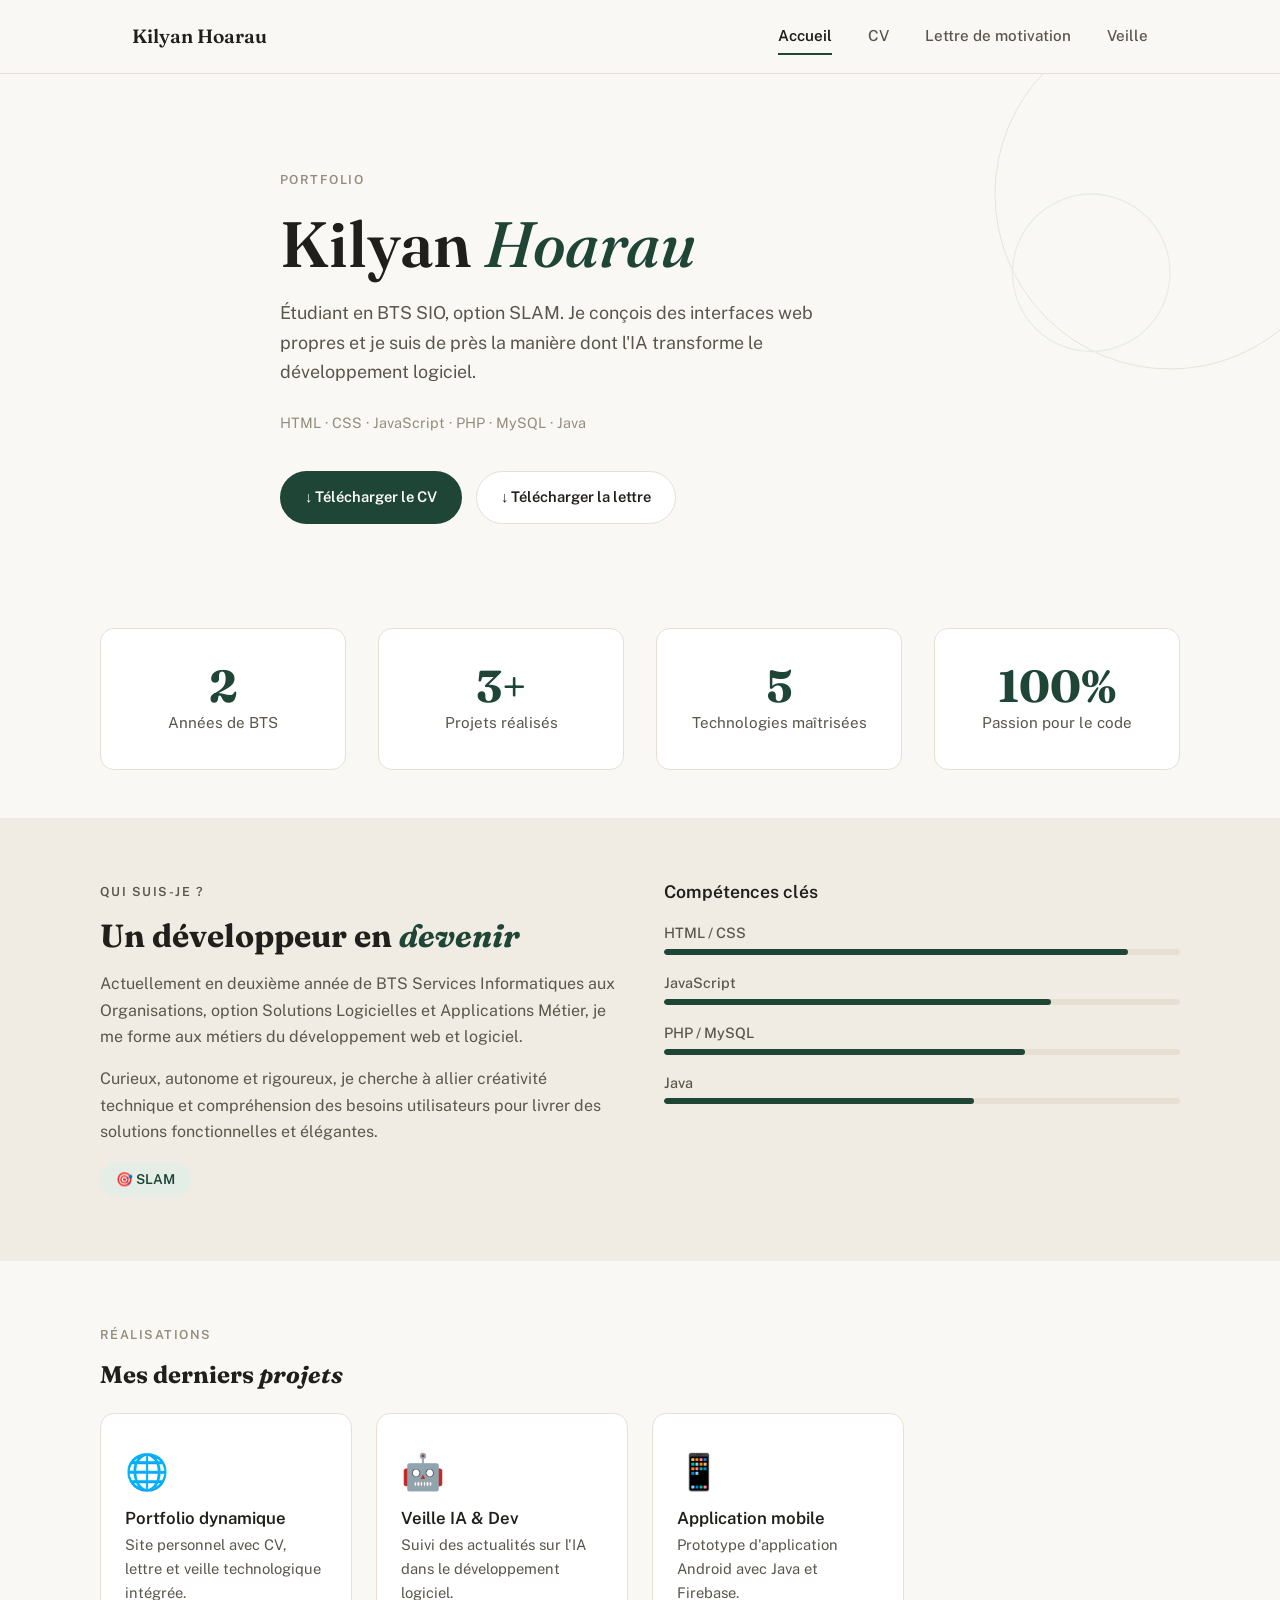
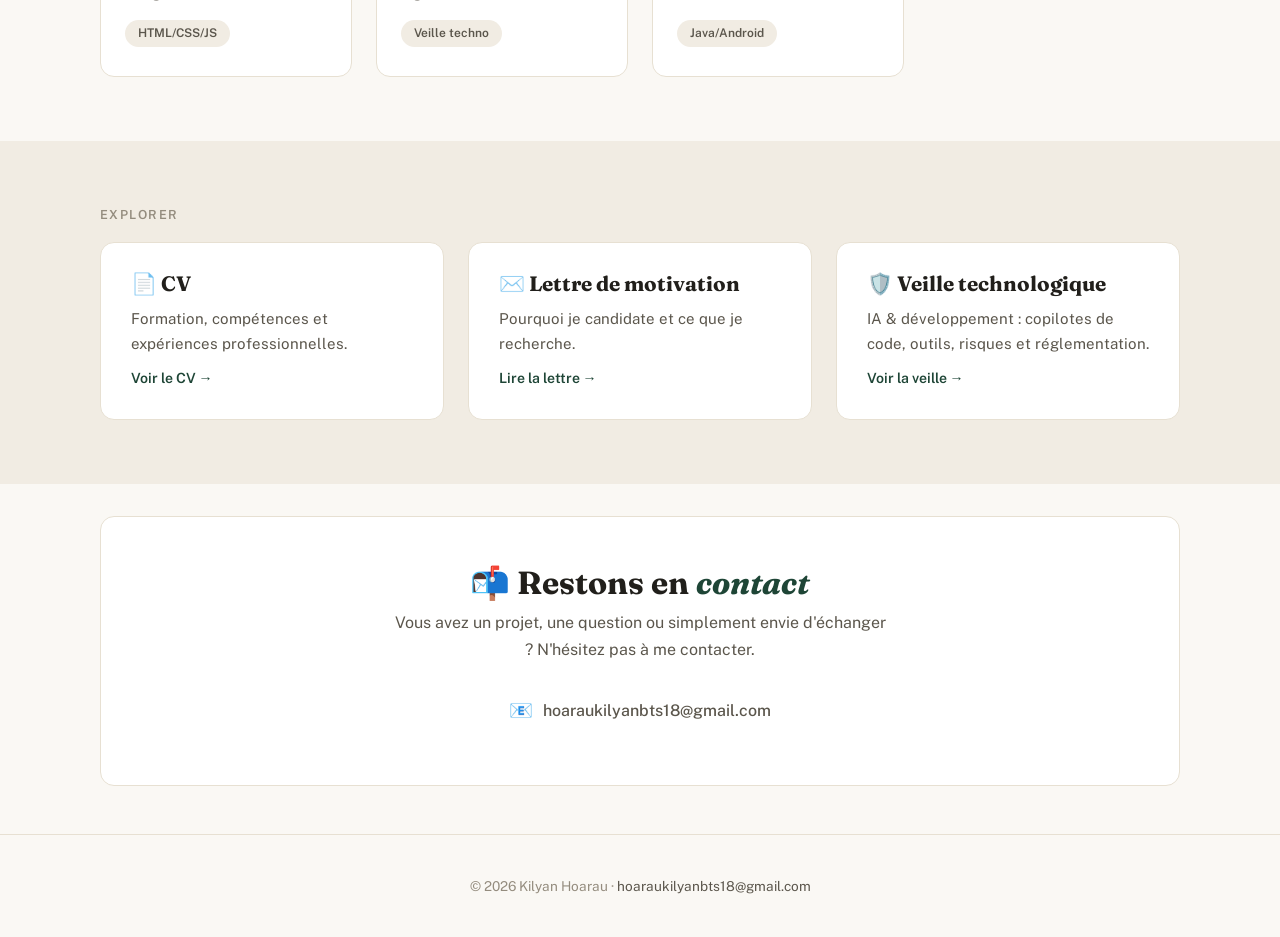
==== index.html @ bc106158 "Add files via upload" ====
<!DOCTYPE html>
<html lang="fr">
<head>
<meta charset="UTF-8">
<meta name="viewport" content="width=device-width, initial-scale=1.0">
<title>Accueil · Kilyan Hoarau</title>
<meta name="description" content="Portfolio de Kilyan Hoarau, étudiant BTS SIO option SLAM — CV, lettre de motivation et veille technologique.">
<link rel="stylesheet" href="css/style.css">
</head>
<body>

<header class="site-header">
  <div class="header-inner">
    <a class="logo" href="index.html">Kilyan Hoarau</a>
    <nav class="nav" id="siteNav">
      <a href="index.html" class="active">Accueil</a>
      <a href="cv.html">CV</a>
      <a href="lettre.html">Lettre de motivation</a>
      <a href="veille.html">Veille</a>
    </nav>
    <button class="nav-toggle" id="navToggle" aria-label="Ouvrir le menu" aria-expanded="false">☰</button>
  </div>
</header>

<!-- ===== HERO ===== -->
<section class="hero">
  <div class="hero-deco" aria-hidden="true">
    <svg viewBox="0 0 480 480" width="420" height="420">
      <circle cx="240" cy="240" r="200" fill="none" stroke="#E7E0D2" stroke-width="1"/>
      <circle cx="150" cy="330" r="90" fill="none" stroke="#E4EEE7" stroke-width="1.5"/>
    </svg>
  </div>
  <div class="hero-inner">
    <p class="kicker">Portfolio</p>
    <h1>Kilyan <em>Hoarau</em></h1>
    <p class="lede">
      Étudiant en BTS SIO, option SLAM. Je conçois des interfaces web propres
      et je suis de près la manière dont l'IA transforme le développement logiciel.
    </p>
    <p class="tech-line">HTML · CSS · JavaScript · PHP · MySQL · Java</p>
    <div class="btn-row">
      <a class="btn btn-primary" href="fichier/cv.pdf" download>↓ Télécharger le CV</a>
      <a class="btn btn-outline" href="fichier/lettre-motivation.pdf" download>↓ Télécharger la lettre</a>
    </div>
  </div>
</section>

<!-- ===== STATISTIQUES ===== -->
<section class="section stats-section">
  <div class="section-inner wide">
    <div class="stats-grid">
      <div class="stat-card">
        <span class="stat-number">2</span>
        <span class="stat-label">Années de BTS</span>
      </div>
      <div class="stat-card">
        <span class="stat-number">3+</span>
        <span class="stat-label">Projets réalisés</span>
      </div>
      <div class="stat-card">
        <span class="stat-number">5</span>
        <span class="stat-label">Technologies maîtrisées</span>
      </div>
      <div class="stat-card">
        <span class="stat-number">100%</span>
        <span class="stat-label">Passion pour le code</span>
      </div>
    </div>
  </div>
</section>

<!-- ===== PRÉSENTATION ===== -->
<section class="section section-alt">
  <div class="section-inner wide">
    <div class="about-grid">
      <div class="about-text">
        <p class="kicker">Qui suis-je ?</p>
        <h2>Un développeur en <em>devenir</em></h2>
        <p>
          Actuellement en deuxième année de BTS Services Informatiques aux Organisations,
          option Solutions Logicielles et Applications Métier, je me forme aux métiers
          du développement web et logiciel.
        </p>
        <p>
          Curieux, autonome et rigoureux, je cherche à allier créativité technique
          et compréhension des besoins utilisateurs pour livrer des solutions
          fonctionnelles et élégantes.
        </p>
        <div class="about-highlights">
          <span class="highlight">🎯 SLAM</span>
        </div>
      </div>
      <div class="about-skills">
        <h3>Compétences clés</h3>
        <div class="skill-bars">
          <div class="skill-bar">
            <span class="skill-name">HTML / CSS</span>
            <div class="bar-track"><div class="bar-fill" style="width:90%"></div></div>
          </div>
          <div class="skill-bar">
            <span class="skill-name">JavaScript</span>
            <div class="bar-track"><div class="bar-fill" style="width:75%"></div></div>
          </div>
          <div class="skill-bar">
            <span class="skill-name">PHP / MySQL</span>
            <div class="bar-track"><div class="bar-fill" style="width:70%"></div></div>
          </div>
          <div class="skill-bar">
            <span class="skill-name">Java</span>
            <div class="bar-track"><div class="bar-fill" style="width:60%"></div></div>
          </div>
        </div>
      </div>
    </div>
  </div>
</section>

<!-- ===== PROJETS ===== -->
<section class="section">
  <div class="section-inner wide">
    <p class="kicker">Réalisations</p>
    <h2>Mes derniers <em>projets</em></h2>
    <div class="projects-grid">
      <div class="project-card">
        <div class="project-icon">🌐</div>
        <h3>Portfolio dynamique</h3>
        <p>Site personnel avec CV, lettre et veille technologique intégrée.</p>
        <span class="project-tag">HTML/CSS/JS</span>
      </div>
      <div class="project-card">
        <div class="project-icon">🤖</div>
        <h3>Veille IA & Dev</h3>
        <p>Suivi des actualités sur l'IA dans le développement logiciel.</p>
        <span class="project-tag">Veille techno</span>
      </div>
      <div class="project-card">
        <div class="project-icon">📱</div>
        <h3>Application mobile</h3>
        <p>Prototype d'application Android avec Java et Firebase.</p>
        <span class="project-tag">Java/Android</span>
      </div>
    </div>
  </div>
</section>

<!-- ===== EXPLORER ===== -->
<section class="section section-alt">
  <div class="section-inner wide">
    <p class="kicker">Explorer</p>
    <div class="explore-grid">
      <a class="explore-card" href="cv.html">
        <h3>📄 CV</h3>
        <p>Formation, compétences et expériences professionnelles.</p>
        <span class="explore-link">Voir le CV →</span>
      </a>
      <a class="explore-card" href="lettre.html">
        <h3>✉️ Lettre de motivation</h3>
        <p>Pourquoi je candidate et ce que je recherche.</p>
        <span class="explore-link">Lire la lettre →</span>
      </a>
      <a class="explore-card" href="veille.html">
        <h3>🛡️ Veille technologique</h3>
        <p>IA & développement : copilotes de code, outils, risques et réglementation.</p>
        <span class="explore-link">Voir la veille →</span>
      </a>
    </div>
  </div>
</section>

<!-- ===== CONTACT ===== -->
<section class="section contact-section">
  <div class="section-inner wide">
    <div class="contact-card">
      <h2>📬 Restons en <em>contact</em></h2>
      <p>
        Vous avez un projet, une question ou simplement envie d'échanger ?
        N'hésitez pas à me contacter.
      </p>
      <div class="contact-links">
        <a href="mailto:hoaraukilyanbts18@gmail.com" class="contact-link">
          <span class="contact-icon">📧</span> hoaraukilyanbts18@gmail.com
        </a>
      </div>
    </div>
  </div>
</section>

<footer class="site-footer">
  © 2026 Kilyan Hoarau · <a href="mailto:hoaraukilyanbts18@gmail.com">hoaraukilyanbts18@gmail.com</a>
</footer>

<script src="js/main.js"></script>
</body>
</html>
---- css/style.css ----
/* ============================================================
   Portfolio Kilyan Hoarau — UN SEUL FICHIER CSS
   Tous les styles pour toutes les pages
   ============================================================ */

@import url('https://fonts.googleapis.com/css2?family=Fraunces:ital,opsz,wght@0,9..144,300..700;1,9..144,400..500&family=Public+Sans:wght@400;500;600;700&display=swap');

/* ============ VARIABLES ============ */
:root {
  --bg: #FAF8F4;
  --bg-alt: #F1ECE3;
  --surface: #FFFFFF;
  --ink: #211F1B;
  --ink-soft: #5B564C;
  --ink-faint: #948C7E;
  --line: #E7E0D2;
  --accent: #1E4536;
  --accent-dark: #16332A;
  --accent-soft: #E4EEE7;
  --gold: #A9812F;
  --gold-soft: #F4EDDA;
  --brick: #A24B3F;
  --brick-soft: #F6E8E4;
  --slate: #45607A;
  --slate-soft: #E8EDF2;
  --serif: 'Fraunces', 'Iowan Old Style', 'Georgia', serif;
  --sans: 'Public Sans', -apple-system, BlinkMacSystemFont, 'Segoe UI', sans-serif;
  --radius: 14px;
  --radius-sm: 8px;
  --maxw: 720px;
  --maxw-wide: 1080px;
}

/* ============ RESET ============ */
*, *::before, *::after { box-sizing: border-box; }
html { scroll-behavior: smooth; }

body {
  margin: 0;
  background: var(--bg);
  color: var(--ink);
  font-family: var(--sans);
  font-size: 16px;
  line-height: 1.65;
  -webkit-font-smoothing: antialiased;
}

a { color: var(--accent); text-decoration: none; }
h1, h2, h3 { font-family: var(--serif); color: var(--ink); margin: 0 0 .6em; line-height: 1.15; }
p { margin: 0 0 1em; }

/* ============ HEADER ============ */
.site-header {
  position: sticky;
  top: 0;
  z-index: 50;
  background: rgba(250, 248, 244, .88);
  backdrop-filter: blur(10px);
  border-bottom: 1px solid var(--line);
}

.header-inner {
  max-width: var(--maxw-wide);
  margin: 0 auto;
  padding: 1.15rem 2rem;
  display: flex;
  align-items: center;
  justify-content: space-between;
}

.logo {
  font-family: var(--serif);
  font-weight: 600;
  font-size: 1.2rem;
  color: var(--ink);
  text-decoration: none;
}

.nav {
  display: flex;
  align-items: center;
  gap: 2.25rem;
}

.nav a {
  font-size: .95rem;
  font-weight: 500;
  color: var(--ink-soft);
  text-decoration: none;
  padding: .3rem 0;
  border-bottom: 2px solid transparent;
  transition: border-color .25s ease, color .25s ease;
}

.nav a:hover {
  color: var(--ink);
  border-bottom-color: var(--accent);
}

.nav a.active {
  color: var(--ink);
  font-weight: 600;
  border-bottom-color: var(--accent);
}

.nav-toggle {
  display: none;
  background: none;
  border: none;
  font-size: 1.5rem;
  cursor: pointer;
  color: var(--ink);
  padding: .25rem .4rem;
}

/* ============ HERO (ACCUEIL) ============ */
.hero {
  position: relative;
  overflow: hidden;
  padding: 6rem 2rem 4.5rem;
}

.hero-deco {
  position: absolute;
  top: -90px;
  right: -100px;
  z-index: 0;
  pointer-events: none;
}

.hero-inner {
  position: relative;
  z-index: 1;
  max-width: var(--maxw);
  margin: 0 auto;
}

.kicker {
  font-size: .78rem;
  font-weight: 600;
  letter-spacing: .12em;
  text-transform: uppercase;
  color: var(--ink-faint);
  margin: 0 0 1rem;
}

.hero h1 {
  font-size: clamp(2.5rem, 6vw, 4rem);
  font-weight: 600;
  margin-bottom: 1.1rem;
}

.hero h1 em {
  font-style: italic;
  font-weight: 500;
  color: var(--accent);
}

.lede {
  font-size: 1.12rem;
  color: var(--ink-soft);
  max-width: 50ch;
  margin-bottom: 1.5rem;
}

.tech-line {
  font-size: .9rem;
  color: var(--ink-faint);
  margin-bottom: 2.25rem;
}

.btn-row {
  display: flex;
  flex-wrap: wrap;
  gap: .85rem;
}

.btn {
  display: inline-flex;
  align-items: center;
  gap: .5rem;
  padding: .85rem 1.5rem;
  border-radius: 999px;
  font-family: var(--sans);
  font-weight: 600;
  font-size: .92rem;
  text-decoration: none;
  border: 1px solid transparent;
  transition: transform .15s ease, background .15s ease, border-color .15s ease, color .15s ease;
}

.btn-primary {
  background: var(--accent);
  color: #fff;
}
.btn-primary:hover {
  background: var(--accent-dark);
  transform: translateY(-1px);
}

.btn-outline {
  background: var(--surface);
  border-color: var(--line);
  color: var(--ink);
}
.btn-outline:hover {
  border-color: var(--accent);
  color: var(--accent);
  transform: translateY(-1px);
}

/* ============ SECTIONS GÉNÉRIQUES ============ */
.section { padding: 4rem 2rem; }
.section-alt { background: var(--bg-alt); }
.section-inner { max-width: var(--maxw); margin: 0 auto; }
.section-inner.wide { max-width: var(--maxw-wide); }

.page-head {
  padding: 4.5rem 2rem 2.5rem;
  max-width: var(--maxw);
  margin: 0 auto;
}
.page-head.wide { max-width: var(--maxw-wide); }
.page-head h1 { font-size: clamp(2.1rem, 4.5vw, 3rem); }
.page-head h1 em { font-style: italic; color: var(--accent); }

/* ============ STATISTIQUES (ACCUEIL) ============ */
.stats-section { padding: 2rem 2rem 3rem; }

.stats-grid {
  display: grid;
  grid-template-columns: repeat(4, 1fr);
  gap: 2rem;
  text-align: center;
}

.stat-card {
  background: var(--surface);
  padding: 2rem 1rem;
  border-radius: var(--radius);
  border: 1px solid var(--line);
  transition: transform .2s ease, box-shadow .2s ease;
}

.stat-card:hover {
  transform: translateY(-3px);
  box-shadow: 0 8px 20px rgba(33, 31, 27, .06);
}

.stat-number {
  display: block;
  font-family: var(--serif);
  font-size: 2.8rem;
  font-weight: 700;
  color: var(--accent);
  line-height: 1.1;
}

.stat-label {
  font-size: .95rem;
  color: var(--ink-soft);
}

/* ============ ABOUT (ACCUEIL) ============ */
.about-grid {
  display: grid;
  grid-template-columns: 1fr 1fr;
  gap: 3rem;
  align-items: start;
}

.about-text h2 { font-size: 2rem; margin-bottom: 1rem; }
.about-text h2 em { font-style: italic; color: var(--accent); }
.about-text p { color: var(--ink-soft); }

.about-highlights {
  display: flex;
  gap: .8rem;
  flex-wrap: wrap;
  margin-top: 1rem;
}

.highlight {
  background: var(--accent-soft);
  color: var(--accent);
  padding: .4rem 1rem;
  border-radius: 999px;
  font-size: .85rem;
  font-weight: 600;
}

/* ============ SKILL BARS (ACCUEIL) ============ */
.about-skills h3 {
  font-family: var(--sans);
  font-size: 1.1rem;
  font-weight: 600;
  margin-bottom: 1.2rem;
}

.skill-bars {
  display: flex;
  flex-direction: column;
  gap: 1rem;
}

.skill-bar {
  display: flex;
  flex-direction: column;
  gap: .25rem;
}

.skill-name {
  font-size: .9rem;
  font-weight: 500;
  color: var(--ink-soft);
}

.bar-track {
  width: 100%;
  height: 6px;
  background: var(--line);
  border-radius: 999px;
  overflow: hidden;
}

.bar-fill {
  height: 100%;
  background: var(--accent);
  border-radius: 999px;
  transition: width 1s ease;
}

/* ============ PROJETS (ACCUEIL) ============ */
.projects-grid {
  display: grid;
  grid-template-columns: repeat(4, 1fr);
  gap: 1.5rem;
  margin-top: 1.5rem;
}

.project-card {
  background: var(--surface);
  border: 1px solid var(--line);
  border-radius: var(--radius);
  padding: 1.8rem 1.5rem;
  transition: transform .2s ease, box-shadow .2s ease;
}

.project-card:hover {
  transform: translateY(-4px);
  box-shadow: 0 12px 24px rgba(33, 31, 27, .06);
}

.project-icon { font-size: 2.2rem; margin-bottom: .5rem; }
.project-card h3 { font-family: var(--sans); font-size: 1.05rem; font-weight: 600; margin-bottom: .3rem; }
.project-card p { color: var(--ink-soft); font-size: .92rem; margin-bottom: .8rem; }

.project-tag {
  display: inline-block;
  background: var(--bg-alt);
  padding: .25rem .8rem;
  border-radius: 999px;
  font-size: .75rem;
  font-weight: 600;
  color: var(--ink-soft);
}

/* ============ EXPLORER (ACCUEIL) ============ */
.explore-grid {
  display: grid;
  grid-template-columns: repeat(3, 1fr);
  gap: 1.5rem;
}

.explore-card {
  display: flex;
  flex-direction: column;
  gap: .6rem;
  background: var(--surface);
  border: 1px solid var(--line);
  border-radius: var(--radius);
  padding: 1.85rem;
  text-decoration: none;
  color: inherit;
  transition: transform .2s ease, box-shadow .2s ease, border-color .2s ease;
}

.explore-card:hover {
  transform: translateY(-4px);
  border-color: var(--accent);
  box-shadow: 0 14px 28px rgba(33, 31, 27, .07);
}

.explore-card h3 { font-size: 1.3rem; margin-bottom: .1rem; }
.explore-card p { color: var(--ink-soft); font-size: .94rem; flex: 1; margin-bottom: 0; }
.explore-link { color: var(--accent); font-weight: 600; font-size: .88rem; }

/* ============ CONTACT (ACCUEIL) ============ */
.contact-section { padding: 2rem 2rem 3rem; }

.contact-card {
  background: var(--surface);
  border: 1px solid var(--line);
  border-radius: var(--radius);
  padding: 3rem;
  text-align: center;
}

.contact-card h2 { font-size: 2rem; margin-bottom: .5rem; }
.contact-card h2 em { font-style: italic; color: var(--accent); }
.contact-card p { color: var(--ink-soft); max-width: 500px; margin: 0 auto 1.5rem; }

.contact-links {
  display: flex;
  justify-content: center;
  gap: 2rem;
  flex-wrap: wrap;
}

.contact-link {
  display: inline-flex;
  align-items: center;
  gap: .6rem;
  font-weight: 500;
  color: var(--ink-soft);
  text-decoration: none;
  padding: .5rem 0;
  border-bottom: 2px solid transparent;
  transition: border-color .2s ease, color .2s ease;
}

.contact-link:hover {
  color: var(--accent);
  border-color: var(--accent);
}

.contact-icon { font-size: 1.2rem; }

/* ============ CV (COMPÉTENCES, EXPÉRIENCES) ============ */
.tag-row {
  display: flex;
  flex-wrap: wrap;
  gap: .6rem;
}

.tag {
  font-size: .85rem;
  font-weight: 500;
  padding: .45rem .95rem;
  border-radius: 999px;
  background: var(--surface);
  border: 1px solid var(--line);
  color: var(--ink-soft);
}

.entry {
  position: relative;
  padding-left: 1.6rem;
  border-left: 2px solid var(--line);
  margin-bottom: 2.1rem;
}

.entry:last-child { margin-bottom: 0; }

.entry::before {
  content: "";
  position: absolute;
  left: -7px;
  top: .35rem;
  width: 12px;
  height: 12px;
  border-radius: 50%;
  background: var(--accent);
  border: 3px solid var(--bg);
}

.entry-head {
  display: flex;
  flex-wrap: wrap;
  align-items: baseline;
  gap: .4rem .75rem;
  margin-bottom: .35rem;
}

.entry-title { font-weight: 600; font-size: 1.05rem; color: var(--ink); }
.entry-meta { color: var(--ink-faint); font-size: .88rem; }
.entry p { color: var(--ink-soft); margin: .3rem 0 0; }
.entry ul { margin: .5rem 0 0; padding-left: 1.15rem; color: var(--ink-soft); }
.entry ul li { margin-bottom: .25rem; }

/* ============ LETTRE ============ */
.letter-header {
  margin: 1.5rem 0 2rem 0;
  padding: 1.2rem 1.8rem;
  background: var(--surface);
  border-radius: var(--radius-sm);
  border-left: 3px solid var(--accent);
}

.letter-meta {
  display: flex;
  flex-direction: column;
  gap: 0.4rem;
}

.letter-label {
  font-weight: 600;
  color: var(--accent);
  min-width: 100px;
  display: inline-block;
}

.letter-body { margin: 2rem 0; }
.letter-body p { margin-bottom: 1.2rem; color: var(--ink-soft); line-height: 1.8; }

.letter-greeting {
  font-weight: 600;
  font-size: 1.1rem;
  margin-bottom: 1.5rem;
  color: var(--ink);
}

.letter-closing {
  margin-top: 2rem;
  color: var(--ink-soft);
}

.letter-signature {
  margin: 2rem 0 1rem 0;
  padding: 1.5rem;
  background: var(--surface);
  border-radius: var(--radius-sm);
  text-align: center;
  border: 1px solid var(--line);
}

.letter-signature p { margin: 0.3rem 0; color: var(--ink-soft); }
.letter-signature strong { font-size: 1.2rem; color: var(--ink); }
.icon-text { font-size: 1.1rem; margin-right: 0.3rem; }

/* ============ VEILLE ============ */
.filters {
  display: flex;
  flex-wrap: wrap;
  gap: .6rem;
  margin-bottom: 2rem;
}

.filter-btn {
  font-family: var(--sans);
  font-size: .85rem;
  font-weight: 600;
  padding: .5rem .95rem;
  border-radius: 999px;
  border: 1px solid var(--line);
  background: var(--surface);
  color: var(--ink-soft);
  cursor: pointer;
  transition: all .15s ease;
}

.filter-btn:hover {
  border-color: var(--accent);
  color: var(--accent);
}

.filter-btn.is-active {
  background: var(--accent);
  border-color: var(--accent);
  color: #fff;
}

.veille-grid {
  display: grid;
  gap: 1.25rem;
  grid-template-columns: repeat(auto-fill, minmax(280px, 1fr));
}

.card {
  background: var(--surface);
  border: 1px solid var(--line);
  border-radius: var(--radius);
  padding: 1.5rem;
  display: flex;
  flex-direction: column;
  gap: .7rem;
  transition: transform .18s ease, box-shadow .18s ease;
}

.card:hover {
  transform: translateY(-3px);
  box-shadow: 0 14px 26px rgba(33, 31, 27, .07);
}

.card-top {
  display: flex;
  justify-content: space-between;
  align-items: center;
  gap: .5rem;
}

.dot-tag {
  display: inline-flex;
  align-items: center;
  gap: .4rem;
  font-size: .78rem;
  font-weight: 600;
}

.dot-tag::before {
  content: "";
  width: 8px;
  height: 8px;
  border-radius: 50%;
  background: currentColor;
}

.tag-outil { color: var(--accent); }
.tag-etude { color: var(--gold); }
.tag-risque { color: var(--brick); }
.tag-reglementation { color: var(--slate); }

.card-date { font-size: .78rem; color: var(--ink-faint); white-space: nowrap; }
.card h3 { font-family: var(--sans); font-size: 1.04rem; font-weight: 600; margin: 0; }
.card p { color: var(--ink-soft); font-size: .93rem; margin: 0; }
.card-source { font-size: .82rem; font-weight: 600; margin-top: auto; padding-top: .3rem; text-decoration: none; }

.veille-meta {
  font-size: .85rem;
  color: var(--ink-faint);
  border: 1px solid var(--line);
  border-radius: var(--radius-sm);
  background: var(--surface);
  padding: .9rem 1.1rem;
  margin-top: 2.5rem;
}

.veille-meta strong { color: var(--ink-soft); }

/* ============ FOOTER ============ */
.site-footer {
  border-top: 1px solid var(--line);
  padding: 2.5rem 2rem;
  text-align: center;
  color: var(--ink-faint);
  font-size: .85rem;
}

.site-footer a { color: var(--ink-soft); text-decoration: none; }
.site-footer a:hover { color: var(--accent); }

/* ============ RESPONSIVE ============ */
@media (max-width: 1024px) {
  .stats-grid { grid-template-columns: repeat(2, 1fr); gap: 1.5rem; }
  .projects-grid { grid-template-columns: repeat(2, 1fr); }
}

@media (max-width: 900px) {
  .hero-deco { display: none; }
  .about-grid { grid-template-columns: 1fr; gap: 2rem; }
  .explore-grid { grid-template-columns: 1fr; }
  .contact-links { flex-direction: column; align-items: center; gap: .5rem; }
}

@media (max-width: 720px) {
  .header-inner { padding: 1rem 1.25rem; }

  .nav {
    display: none;
    position: absolute;
    top: 100%;
    left: 0;
    right: 0;
    flex-direction: column;
    align-items: flex-start;
    gap: 1rem;
    background: var(--bg);
    border-bottom: 1px solid var(--line);
    padding: 1.25rem 1.5rem 1.5rem;
  }

  .nav.is-open { display: flex; }
  .nav-toggle { display: inline-flex; }

  .hero { padding: 3.5rem 1.25rem 3rem; }
  .section { padding: 3rem 1.25rem; }
  .page-head { padding: 3.5rem 1.25rem 2rem; }

  .stats-grid { grid-template-columns: 1fr 1fr; gap: 1rem; }
  .projects-grid { grid-template-columns: 1fr; }
  .contact-card { padding: 1.8rem; }
  .veille-grid { grid-template-columns: 1fr; }

  .letter-header { padding: 1rem; }
  .letter-label { min-width: 80px; }
  .letter-body p { text-align: left; }
  .letter-signature { padding: 1rem; }
}

@media (max-width: 480px) {
  .stats-grid { grid-template-columns: 1fr 1fr; gap: .8rem; }
  .stat-number { font-size: 2rem; }
  .btn-row { flex-direction: column; width: 100%; }
  .btn { justify-content: center; width: 100%; }
}

@media (prefers-reduced-motion: reduce) {
  * { animation: none !important; transition: none !important; }
  html { scroll-behavior: auto; }
}
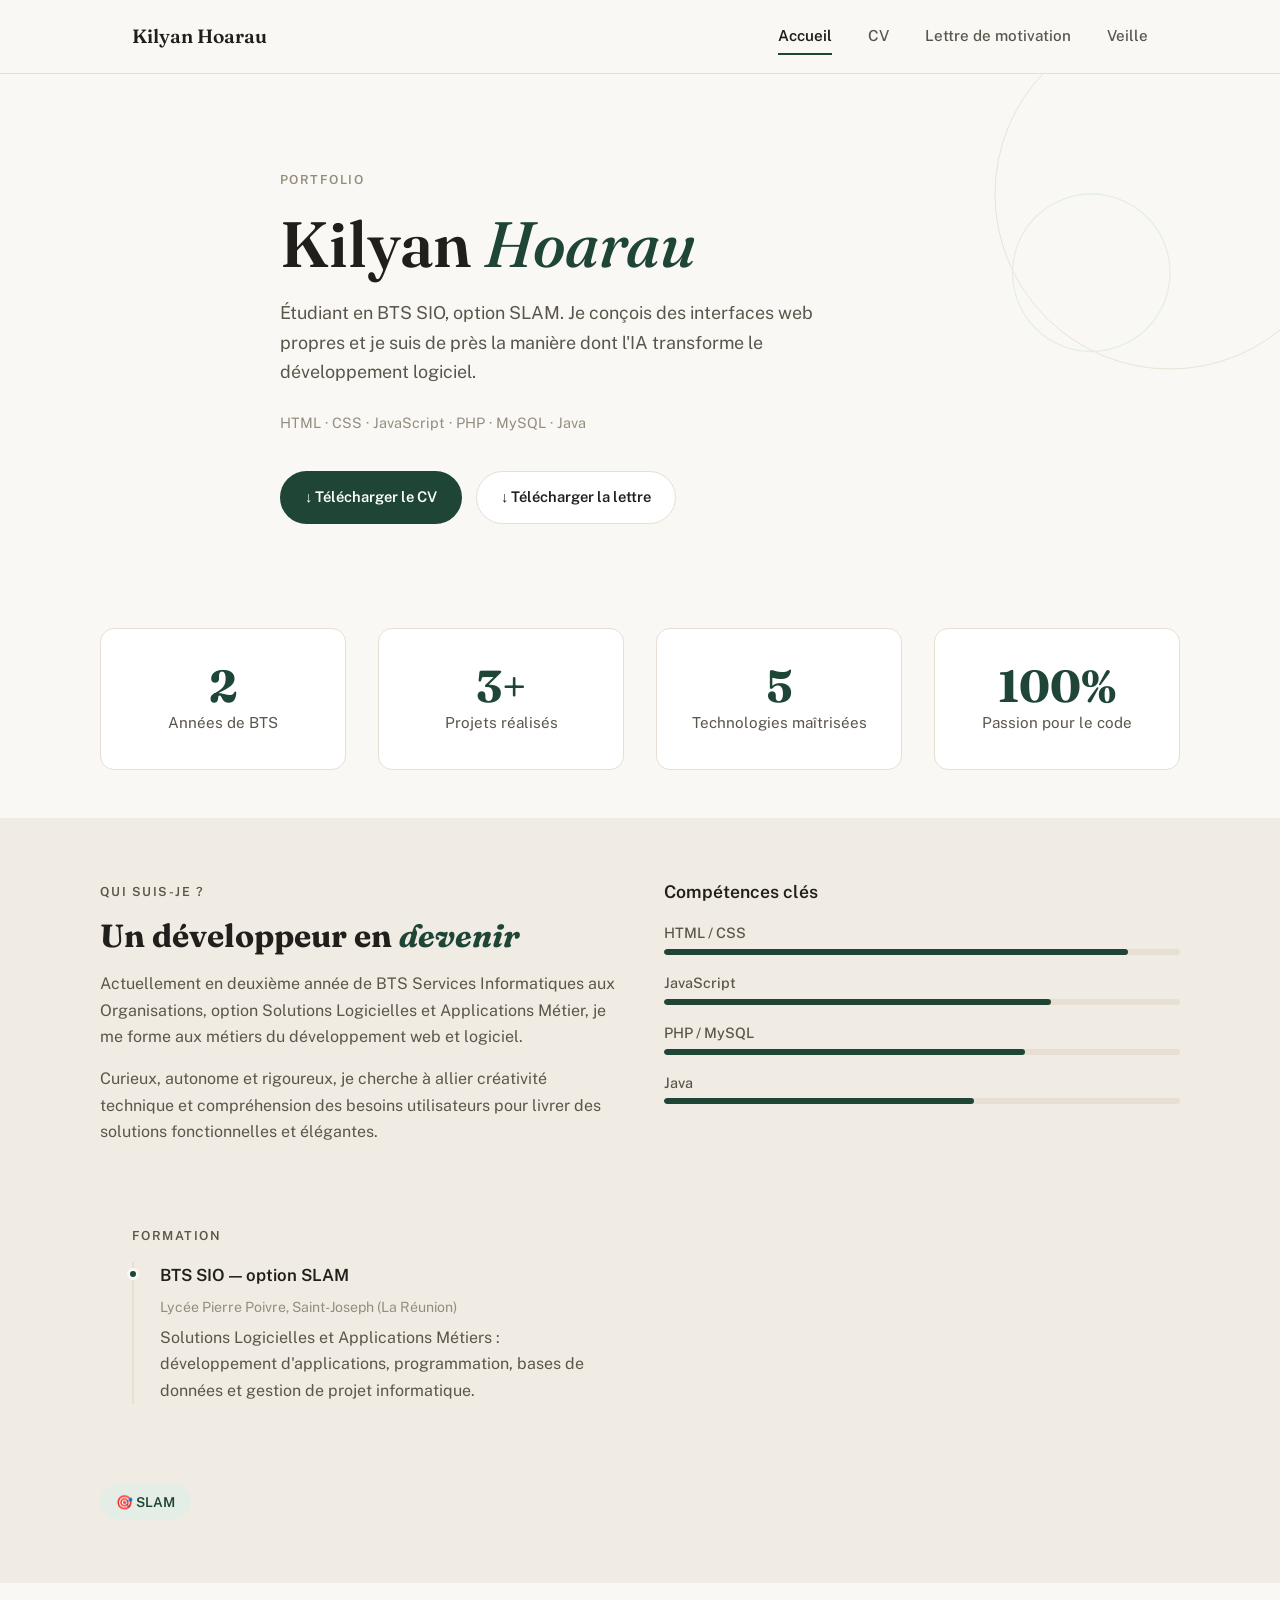
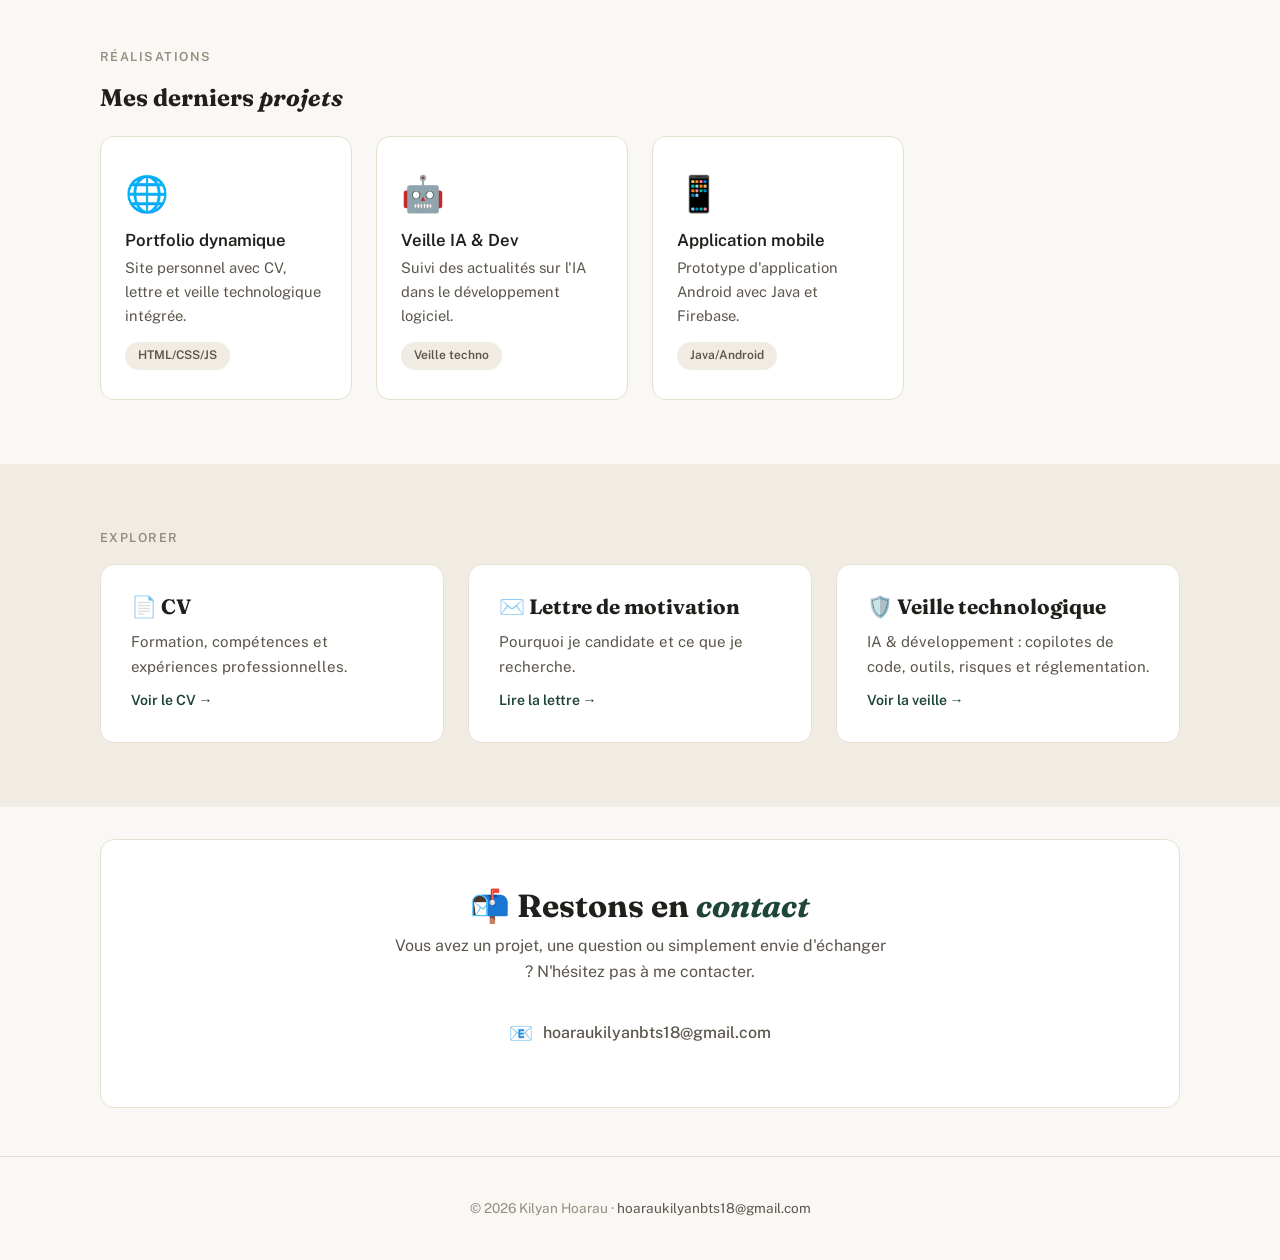
==== commit b4be608d: "Update index.html" ====
--- a/index.html
+++ b/index.html
@@ -86,6 +86,21 @@
           et compréhension des besoins utilisateurs pour livrer des solutions
           fonctionnelles et élégantes.
         </p>
+
+        <!-- ===== presentation du bts ===== -->
+  <section class="section section-alt">
+  <div class="section-inner">
+    <p class="kicker">Formation</p>
+    <div class="entry">
+      <div class="entry-head">
+        <span class="entry-title">BTS SIO — option SLAM</span>
+        <span class="entry-meta">Lycée Pierre Poivre, Saint-Joseph (La Réunion)</span>
+      </div>
+      <p>Solutions Logicielles et Applications Métiers : développement d'applications, programmation, bases de données et gestion de projet informatique.</p>
+    </div>
+  </div>
+</section>
+ 
         <div class="about-highlights">
           <span class="highlight">🎯 SLAM</span>
         </div>
@@ -191,4 +206,4 @@
 
 <script src="js/main.js"></script>
 </body>
-</html>+</html>
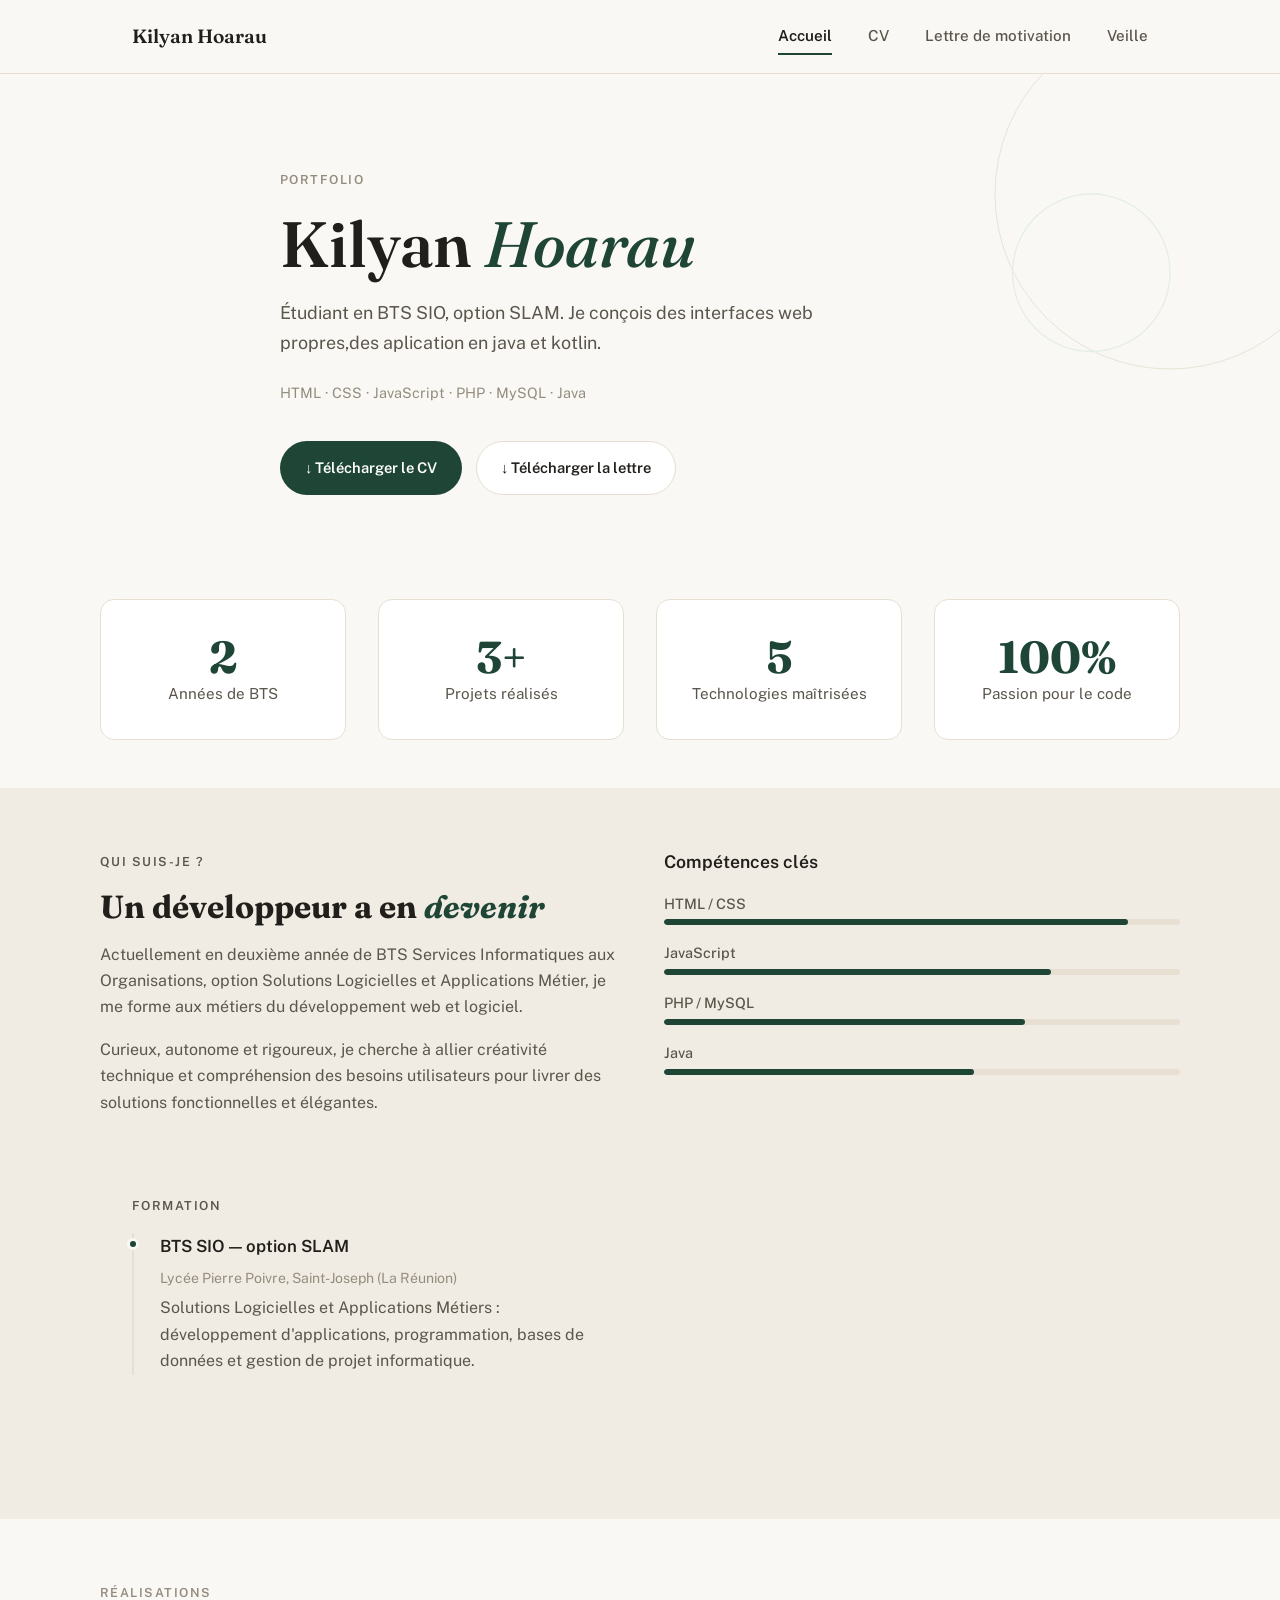
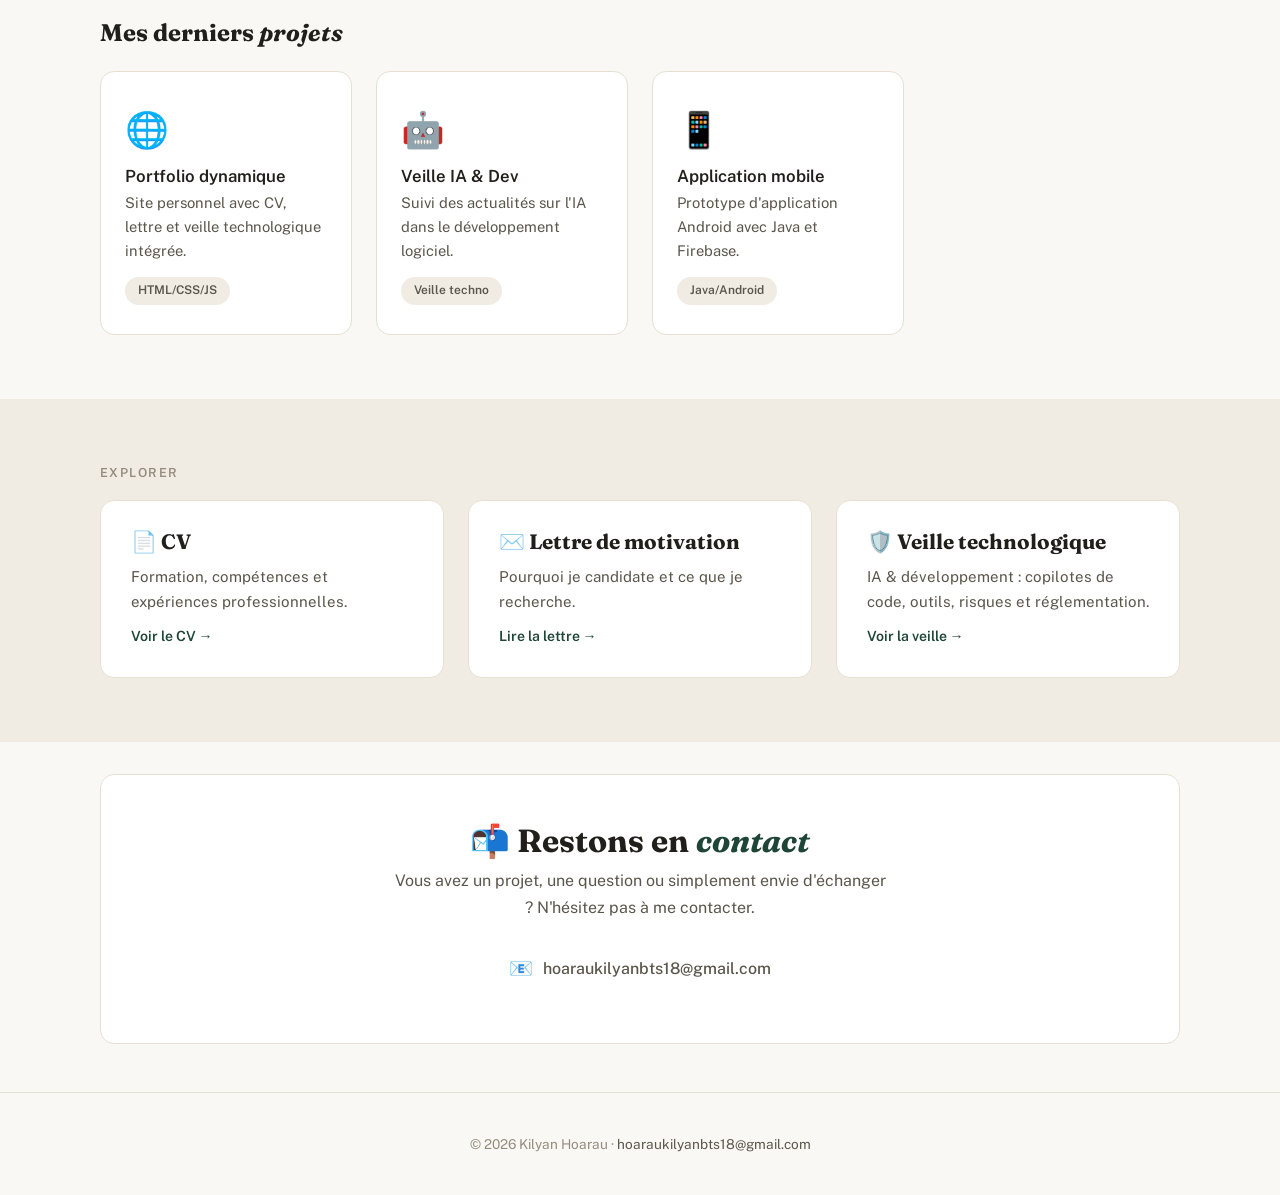
==== commit 5327b1e7: "Add files via upload" ====
--- a/index.html
+++ b/index.html
@@ -34,8 +34,7 @@
     <p class="kicker">Portfolio</p>
     <h1>Kilyan <em>Hoarau</em></h1>
     <p class="lede">
-      Étudiant en BTS SIO, option SLAM. Je conçois des interfaces web propres
-      et je suis de près la manière dont l'IA transforme le développement logiciel.
+      Étudiant en BTS SIO, option SLAM. Je conçois des interfaces web propres,des aplication en java et kotlin.
     </p>
     <p class="tech-line">HTML · CSS · JavaScript · PHP · MySQL · Java</p>
     <div class="btn-row">
@@ -75,7 +74,7 @@
     <div class="about-grid">
       <div class="about-text">
         <p class="kicker">Qui suis-je ?</p>
-        <h2>Un développeur en <em>devenir</em></h2>
+        <h2>Un développeur a en <em>devenir</em></h2>
         <p>
           Actuellement en deuxième année de BTS Services Informatiques aux Organisations,
           option Solutions Logicielles et Applications Métier, je me forme aux métiers
@@ -102,7 +101,7 @@
 </section>
  
         <div class="about-highlights">
-          <span class="highlight">🎯 SLAM</span>
+      
         </div>
       </div>
       <div class="about-skills">
@@ -206,4 +205,4 @@
 
 <script src="js/main.js"></script>
 </body>
-</html>
+</html>
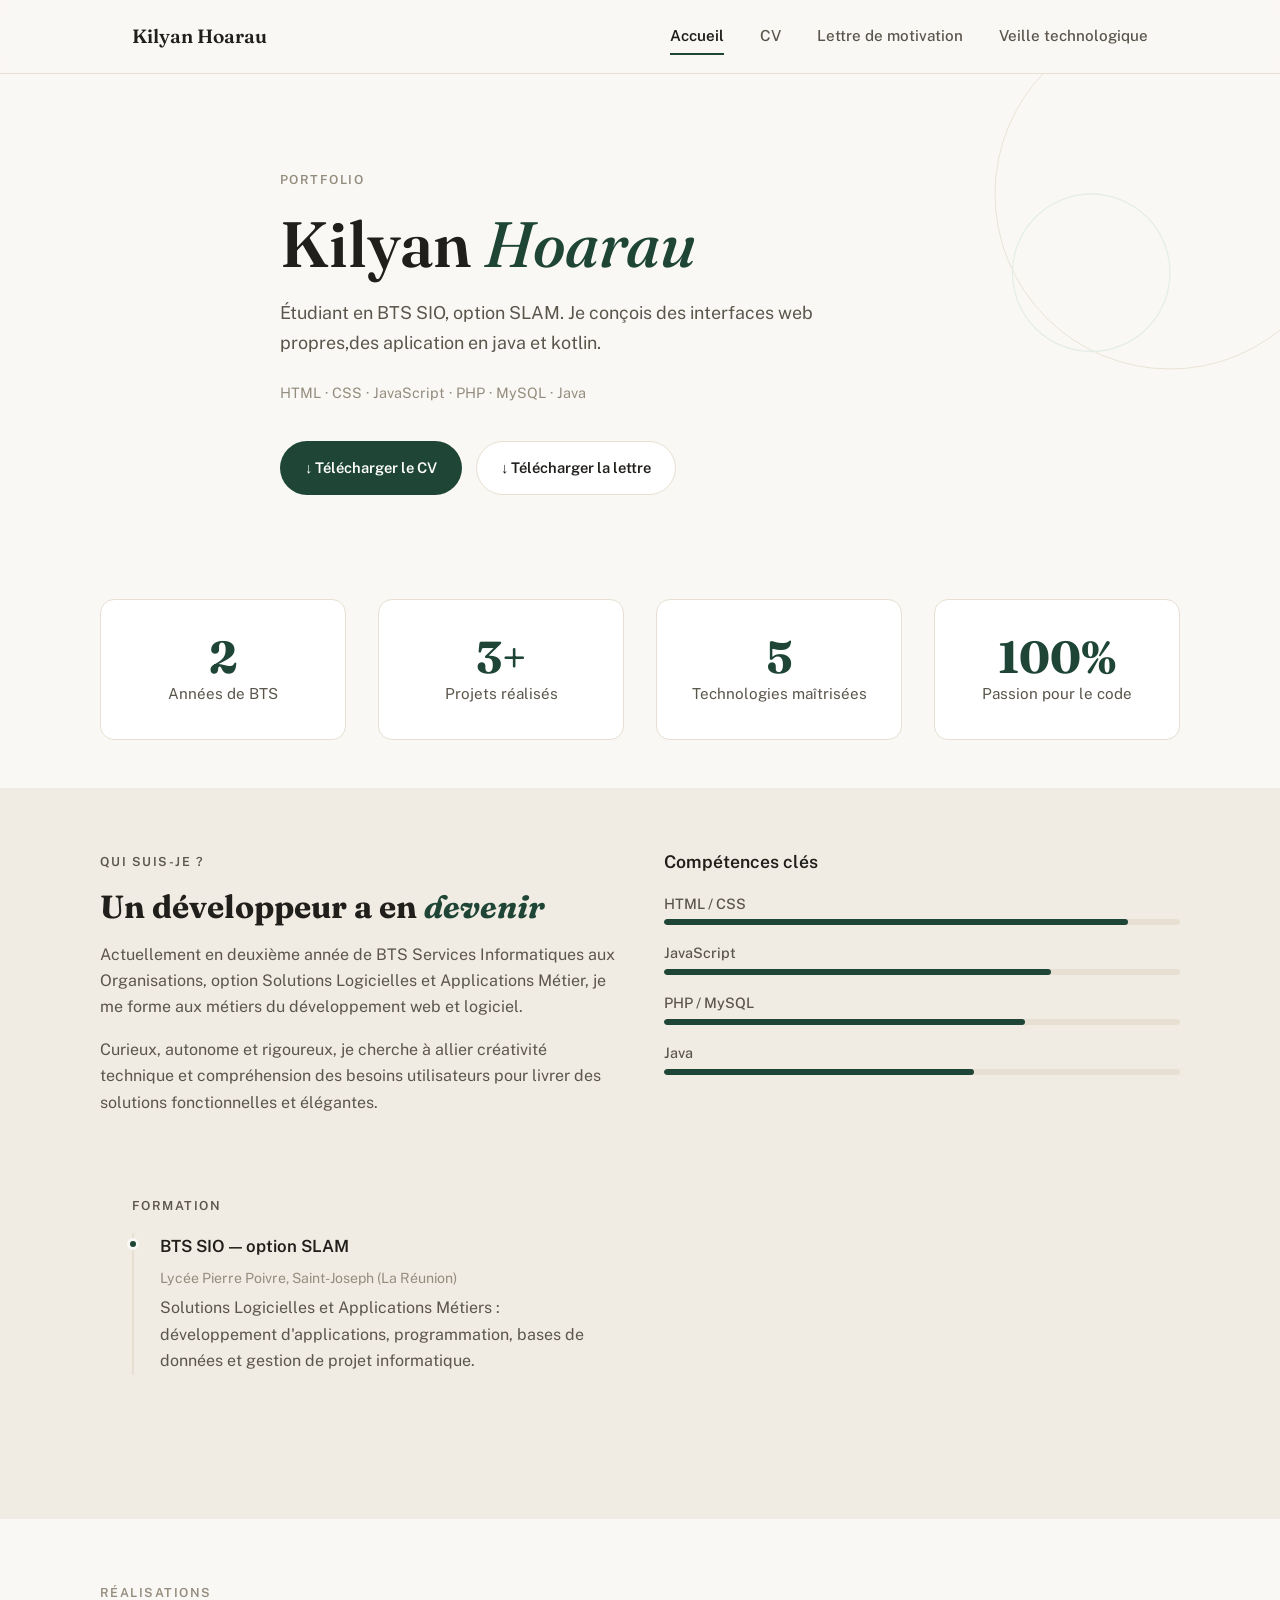
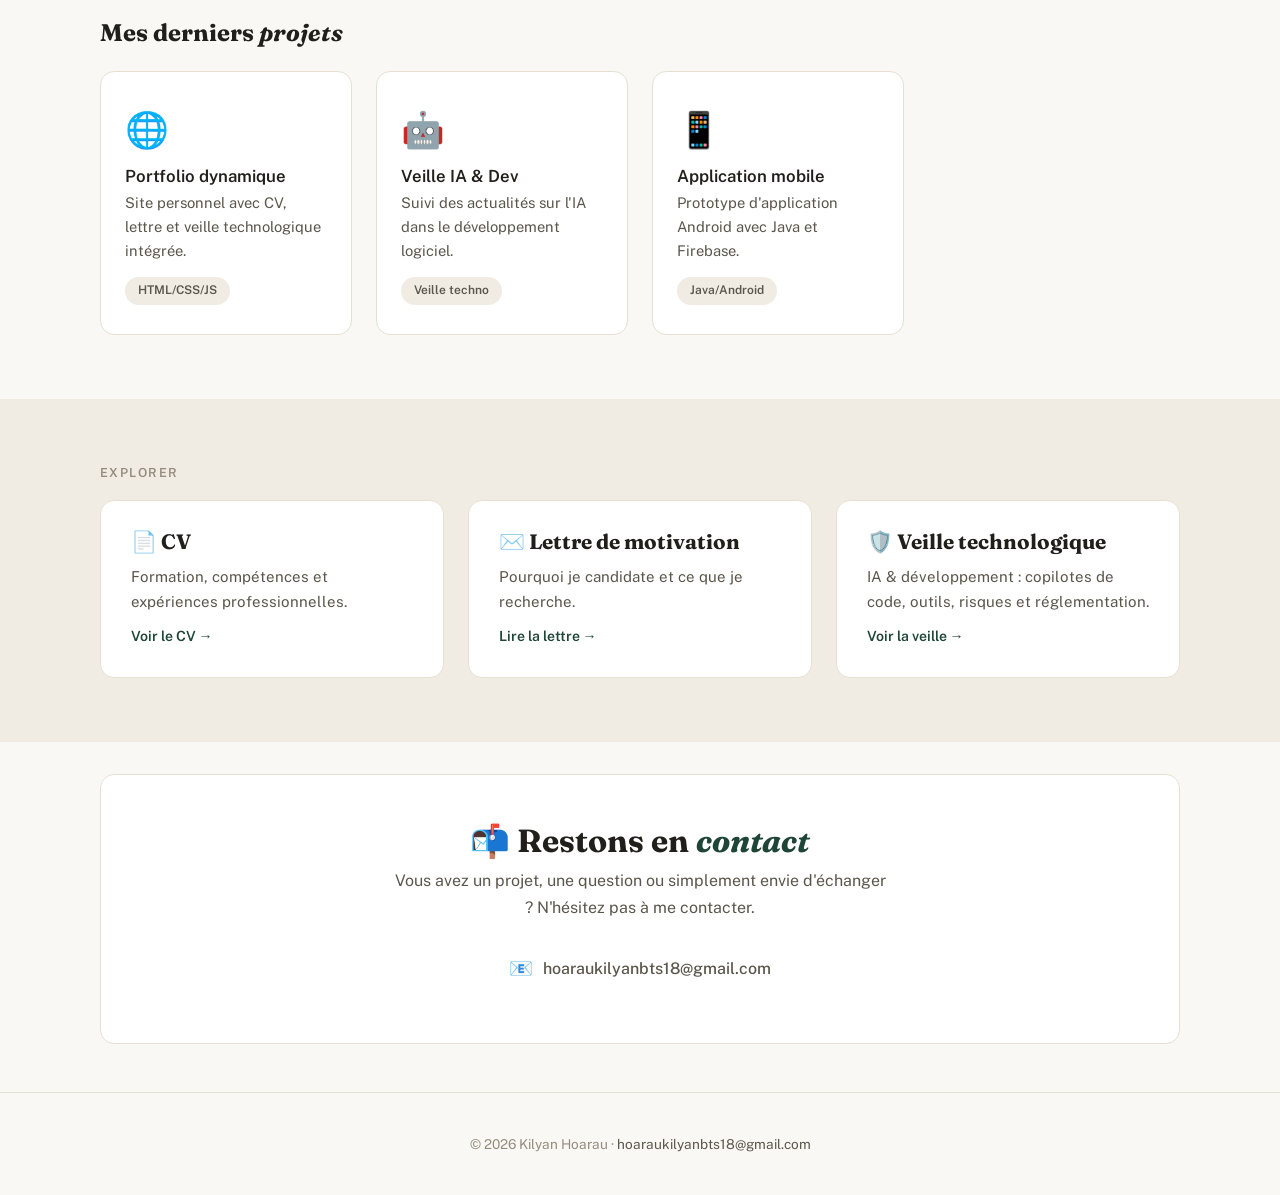
==== commit 62c1b32a: "Update index.html" ====
--- a/index.html
+++ b/index.html
@@ -16,7 +16,7 @@
       <a href="index.html" class="active">Accueil</a>
       <a href="cv.html">CV</a>
       <a href="lettre.html">Lettre de motivation</a>
-      <a href="veille.html">Veille</a>
+      <a href="veille.html">Veille technologique</a>
     </nav>
     <button class="nav-toggle" id="navToggle" aria-label="Ouvrir le menu" aria-expanded="false">☰</button>
   </div>
@@ -205,4 +205,4 @@
 
 <script src="js/main.js"></script>
 </body>
-</html>+</html>
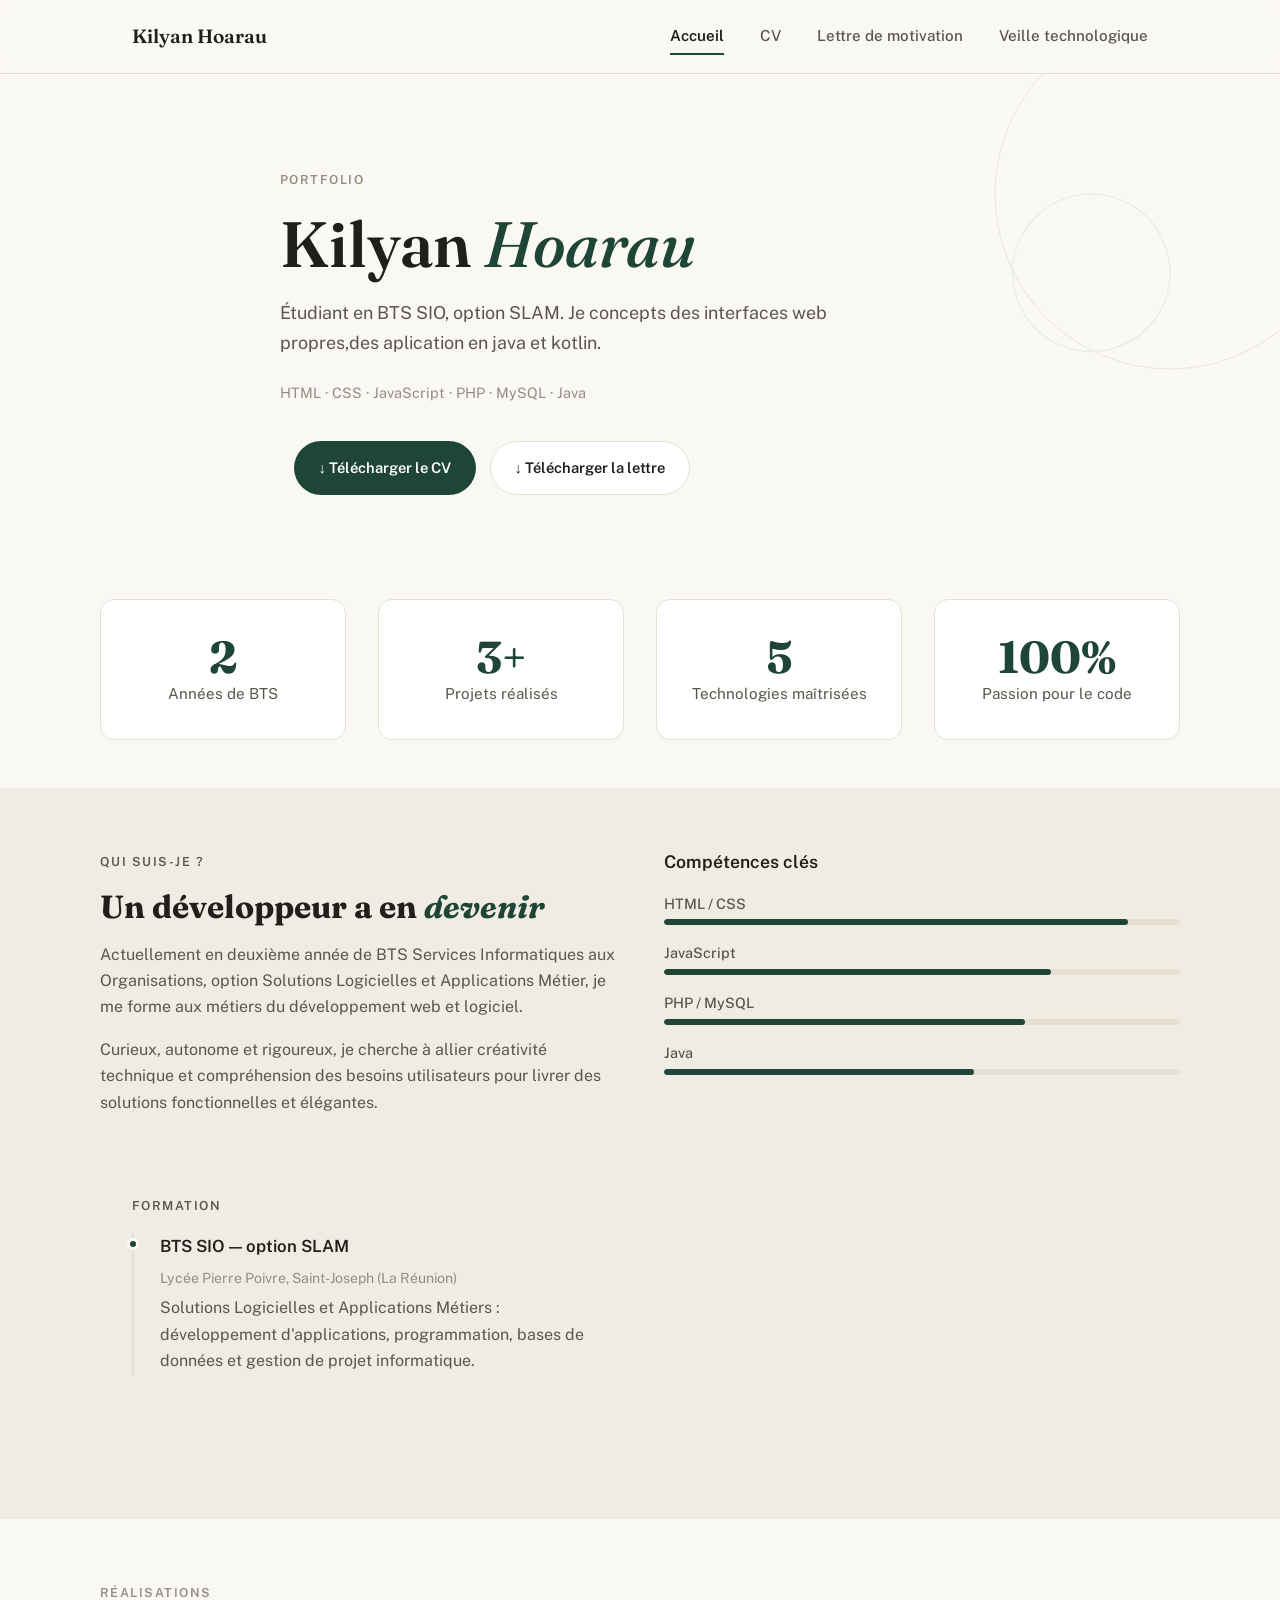
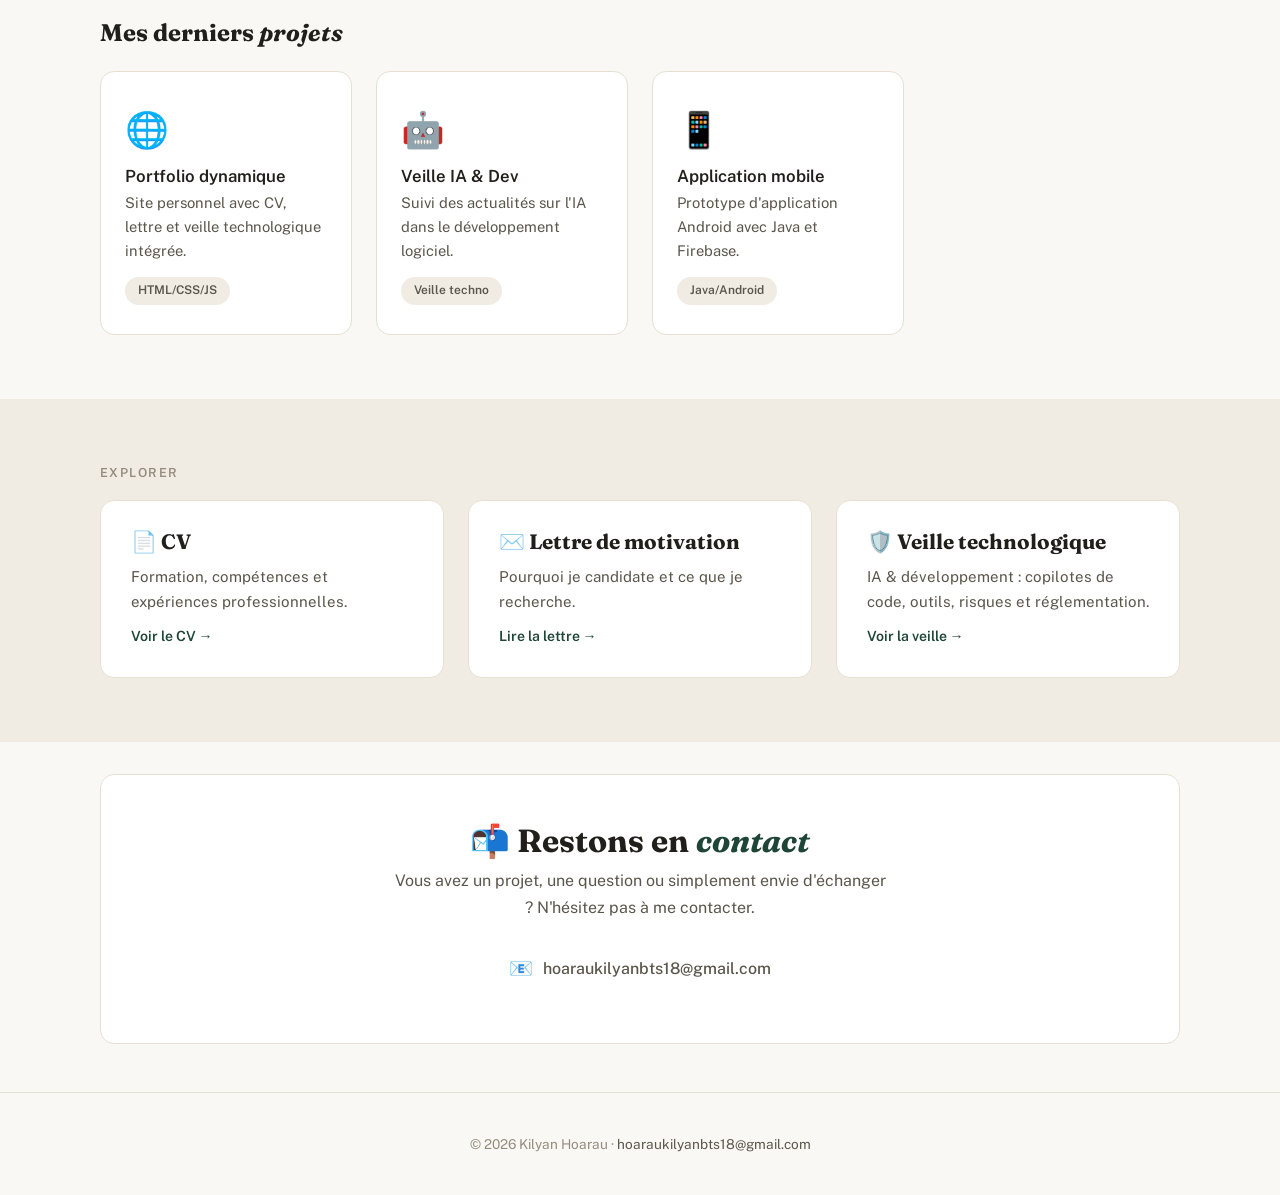
==== commit 2a807506: "Update index.html" ====
--- a/index.html
+++ b/index.html
@@ -34,7 +34,8 @@
     <p class="kicker">Portfolio</p>
     <h1>Kilyan <em>Hoarau</em></h1>
     <p class="lede">
-      Étudiant en BTS SIO, option SLAM. Je conçois des interfaces web propres,des aplication en java et kotlin.
+      Étudiant en BTS SIO, option SLAM. Je concepts des interfaces web propres,des aplication en java et kotlin.
+     <a href=https://etab.ac-reunion.fr/lyc-pierre-poivre/ </a>
     </p>
     <p class="tech-line">HTML · CSS · JavaScript · PHP · MySQL · Java</p>
     <div class="btn-row">
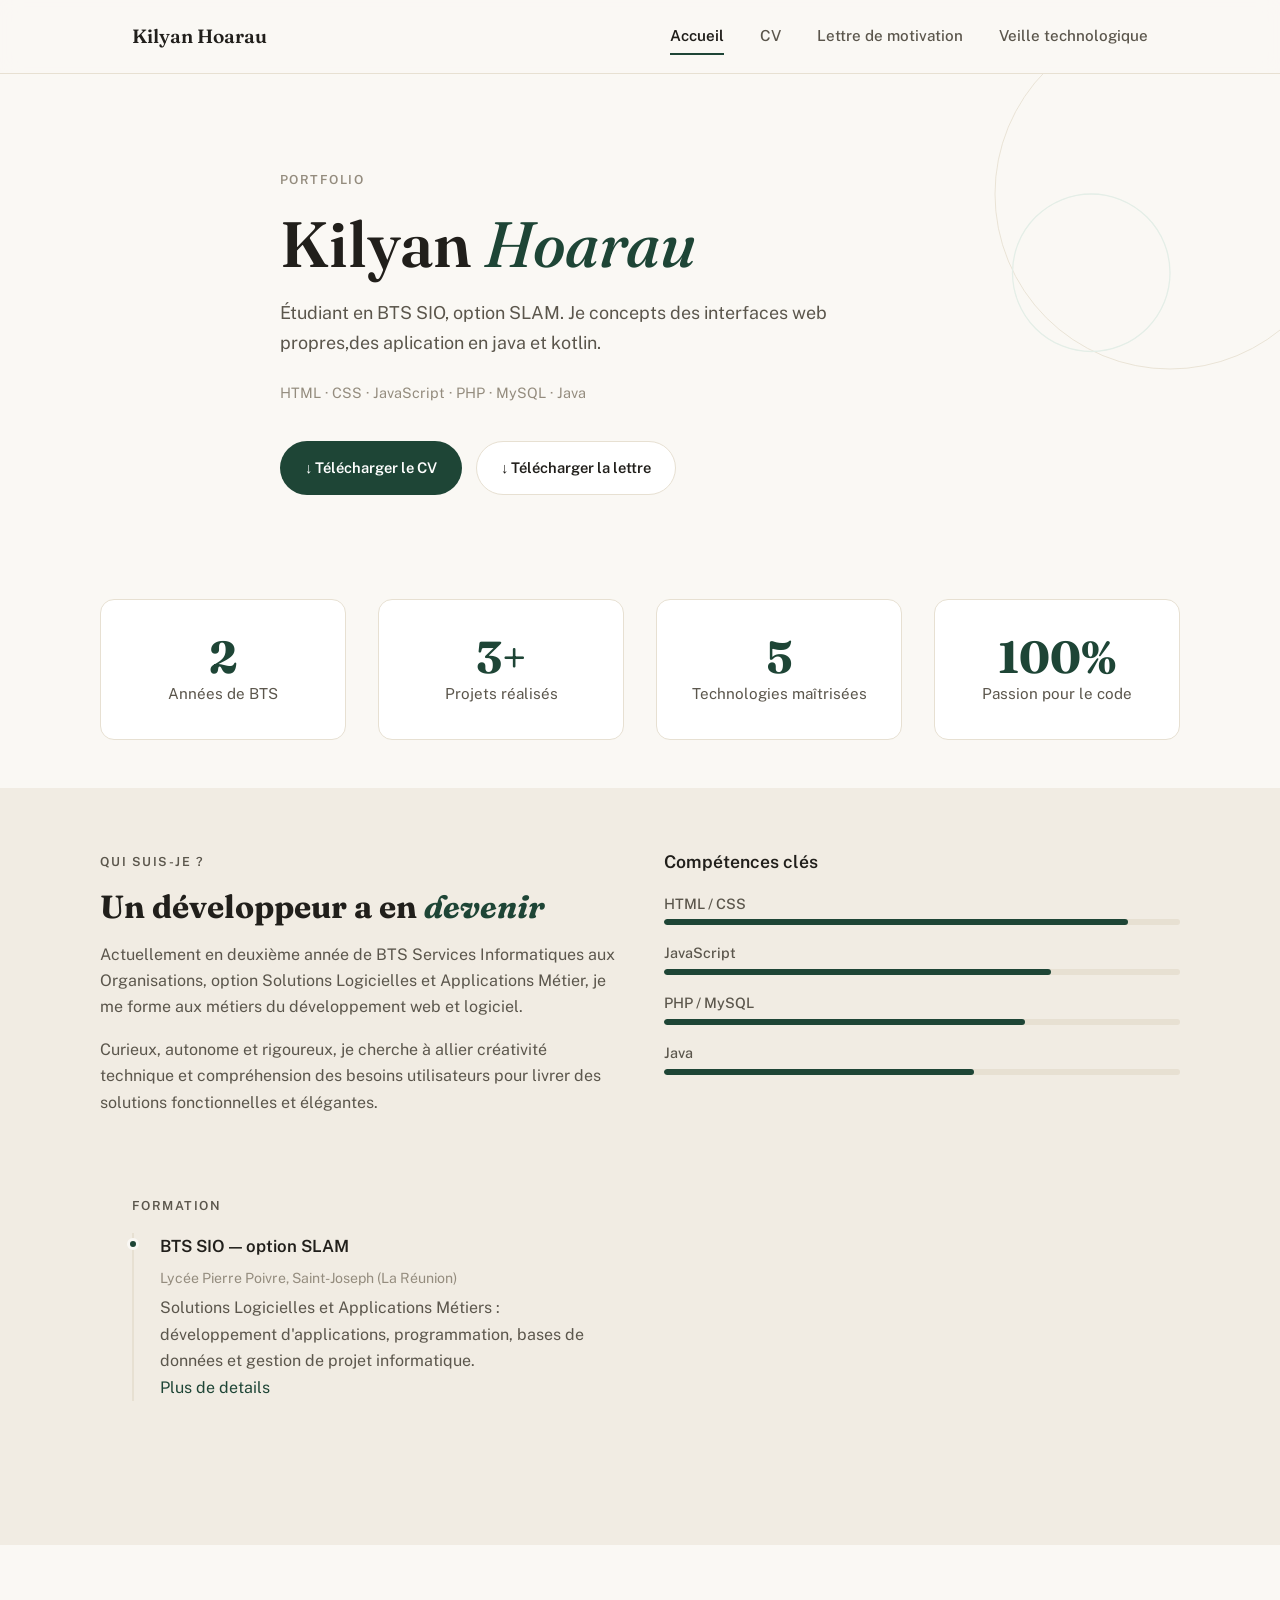
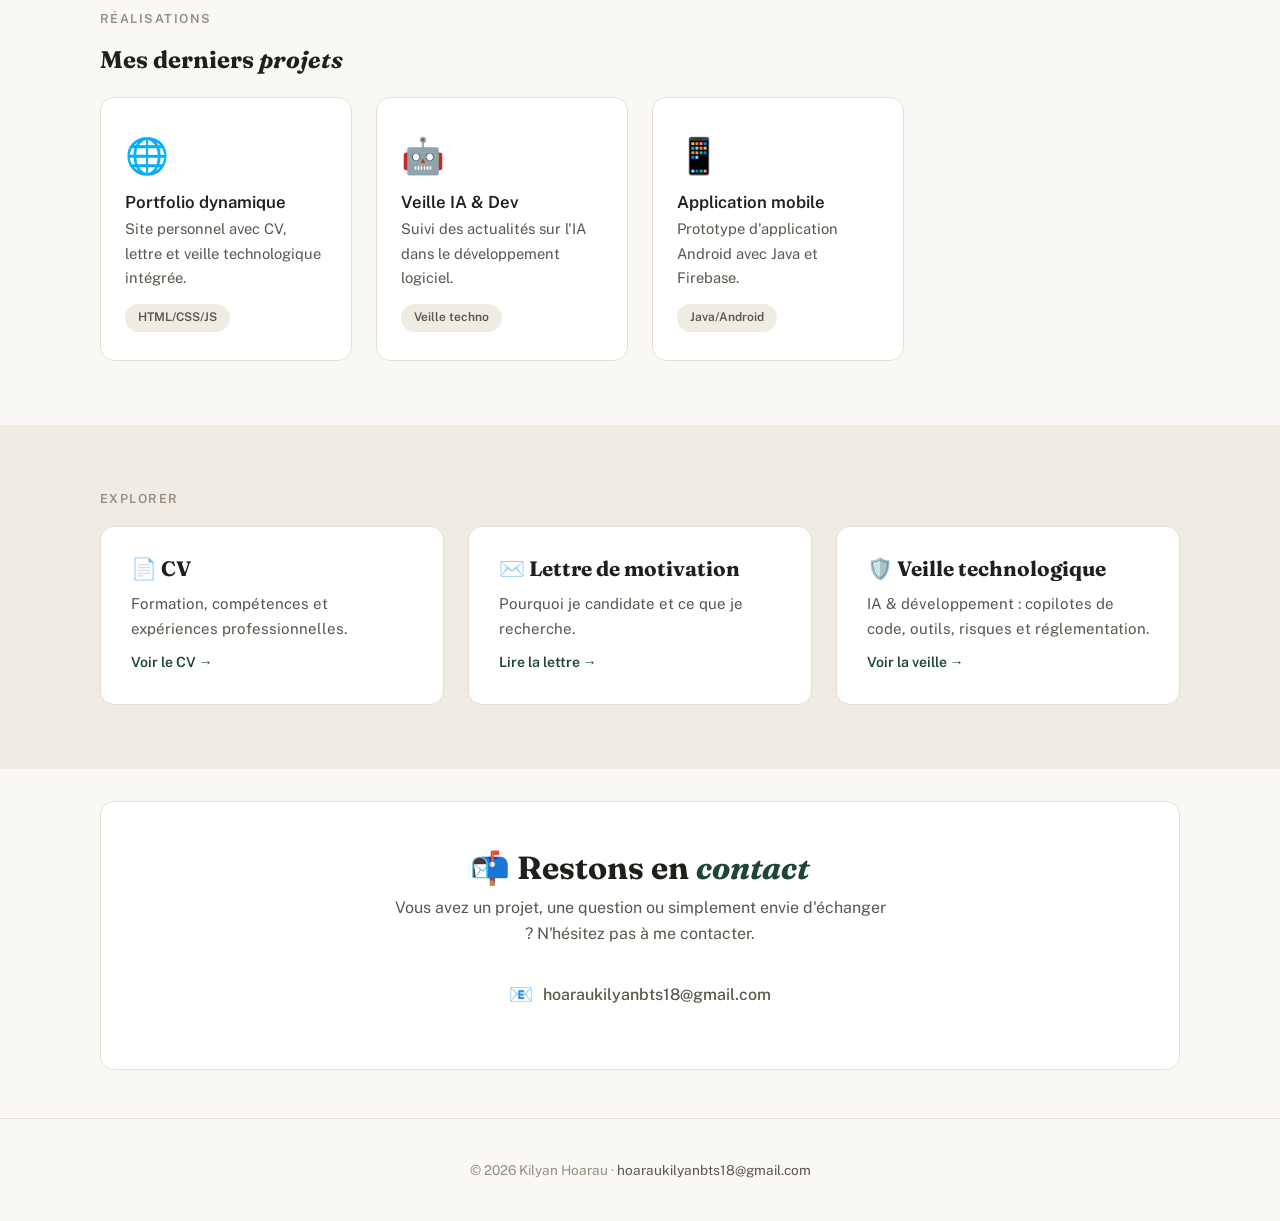
==== commit 84ff0a9d: "Update index.html" ====
--- a/index.html
+++ b/index.html
@@ -35,7 +35,6 @@
     <h1>Kilyan <em>Hoarau</em></h1>
     <p class="lede">
       Étudiant en BTS SIO, option SLAM. Je concepts des interfaces web propres,des aplication en java et kotlin.
-     <a href=https://etab.ac-reunion.fr/lyc-pierre-poivre/ </a>
     </p>
     <p class="tech-line">HTML · CSS · JavaScript · PHP · MySQL · Java</p>
     <div class="btn-row">
@@ -97,6 +96,7 @@
         <span class="entry-meta">Lycée Pierre Poivre, Saint-Joseph (La Réunion)</span>
       </div>
       <p>Solutions Logicielles et Applications Métiers : développement d'applications, programmation, bases de données et gestion de projet informatique.</p>
+       <a href="https://etab.ac-reunion.fr/lyc-pierre-poivre/">Plus de details</a>
     </div>
   </div>
 </section>
